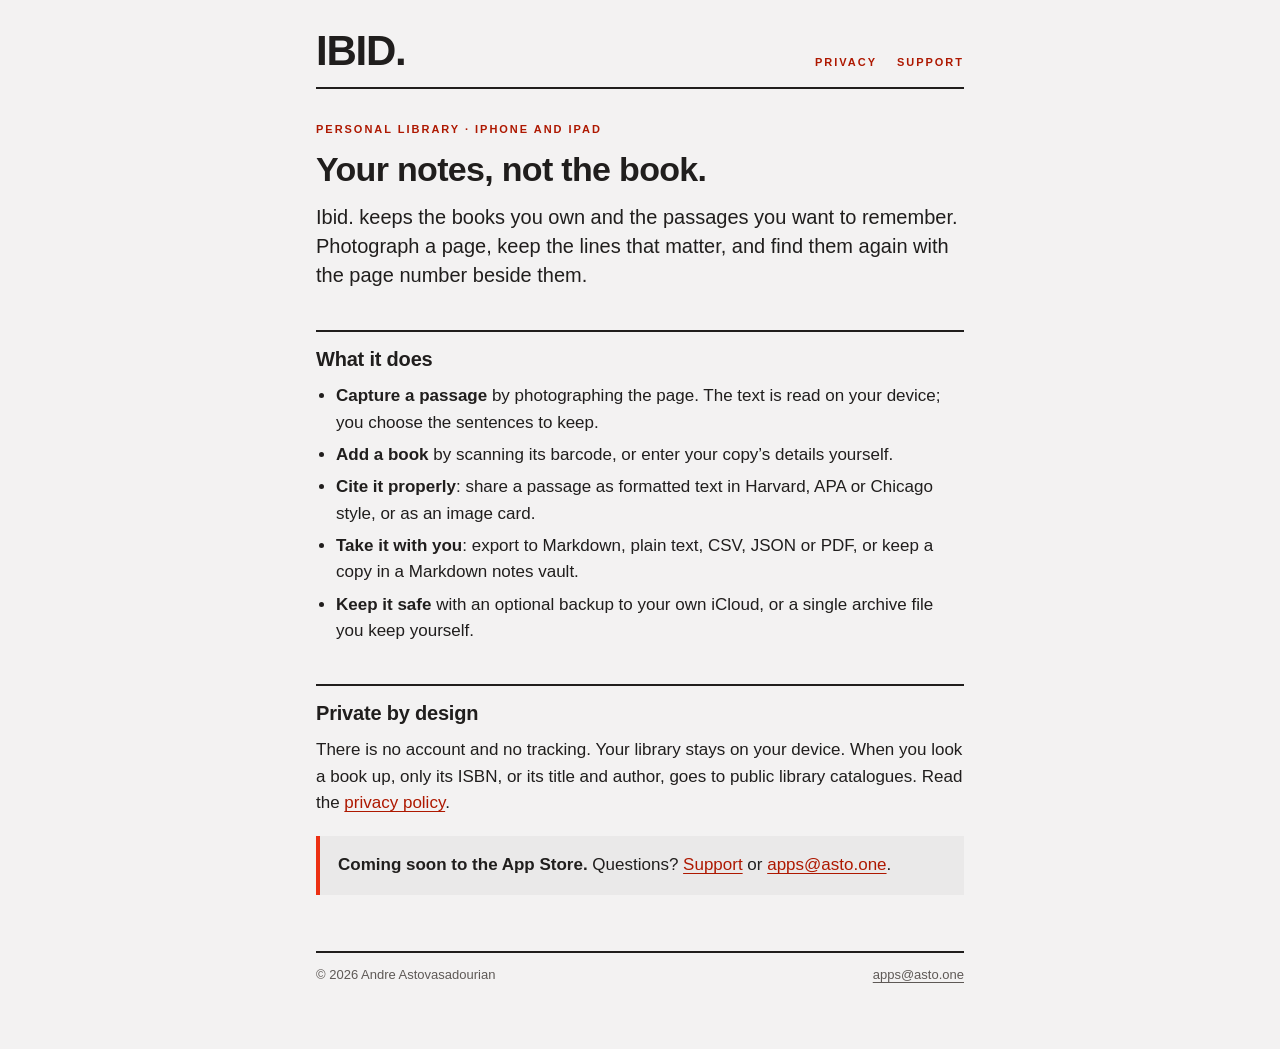
==== index.html @ 9a163082 "Use relative links so pages also open from disk" ====
<!doctype html>
<html lang="en-GB">
<head>
<meta charset="utf-8">
<meta name="viewport" content="width=device-width, initial-scale=1">
<title>Ibid.</title>
<meta name="description" content="Ibid. is a private reading library for iPhone and iPad: keep the passages that matter from the books you own.">
<link rel="stylesheet" href="style.css">
</head>
<body>
<div class="page">
<header class="site">
  <a class="wordmark" href="index.html">IBID.</a>
  <nav class="site" aria-label="Site">
    <a href="privacy/index.html">Privacy</a>
    <a href="support/index.html">Support</a>
  </nav>
</header>
<main>
<p class="kicker">Personal library · iPhone and iPad</p>
<h1>Your notes, not the book.</h1>
<p class="lede">Ibid. keeps the books you own and the passages you want to remember. Photograph a page, keep the lines that matter, and find them again with the page number beside them.</p>

<h2>What it does</h2>
<ul>
  <li><strong>Capture a passage</strong> by photographing the page. The text is read on your device; you choose the sentences to keep.</li>
  <li><strong>Add a book</strong> by scanning its barcode, or enter your copy’s details yourself.</li>
  <li><strong>Cite it properly</strong>: share a passage as formatted text in Harvard, APA or Chicago style, or as an image card.</li>
  <li><strong>Take it with you</strong>: export to Markdown, plain text, CSV, JSON or PDF, or keep a copy in a Markdown notes vault.</li>
  <li><strong>Keep it safe</strong> with an optional backup to your own iCloud, or a single archive file you keep yourself.</li>
</ul>

<h2>Private by design</h2>
<p>There is no account and no tracking. Your library stays on your device. When you look a book up, only its ISBN, or its title and author, goes to public library catalogues. Read the <a href="privacy/index.html">privacy policy</a>.</p>

<div class="panel">
  <p><strong>Coming soon to the App Store.</strong> Questions? <a href="support/index.html">Support</a> or <a href="mailto:apps@asto.one">apps@asto.one</a>.</p>
</div>
</main>
<footer class="site">
  <span>© 2026 Andre Astovasadourian</span>
  <a href="mailto:apps@asto.one">apps@asto.one</a>
</footer>
</div>
</body>
</html>
---- style.css ----
@font-face { font-family: Archivo; src: url(fonts/Archivo-Regular.ttf) format("truetype"); font-weight: 400; font-style: normal; font-display: swap; }
@font-face { font-family: Archivo; src: url(fonts/Archivo-Italic.ttf) format("truetype"); font-weight: 400; font-style: italic; font-display: swap; }
@font-face { font-family: Archivo; src: url(fonts/Archivo-SemiBold.ttf) format("truetype"); font-weight: 600; font-display: swap; }
@font-face { font-family: Archivo; src: url(fonts/Archivo-ExtraBold.ttf) format("truetype"); font-weight: 800; font-display: swap; }

:root {
  --bg: #F3F2F2;
  --surface: #EAE9E9;
  --ink: #201E1D;
  --muted: #5E5956;
  --accent: #EC3013;
  --accent-text: #AE1800;
  color-scheme: light;
}

* { box-sizing: border-box; border-radius: 0; }

html { -webkit-text-size-adjust: 100%; }

body {
  margin: 0;
  background: var(--bg);
  color: var(--ink);
  font-family: Archivo, -apple-system, "Helvetica Neue", Arial, sans-serif;
  font-size: 17px;
  line-height: 1.55;
}

.page { max-width: 680px; margin: 0 auto; padding: 32px 16px 64px; }

header.site { border-bottom: 2px solid var(--ink); padding-bottom: 16px; margin-bottom: 32px; display: flex; align-items: flex-end; justify-content: space-between; gap: 16px; flex-wrap: wrap; }
.wordmark { font-weight: 800; font-size: 42px; line-height: 0.92; letter-spacing: -0.03em; color: var(--ink); text-decoration: none; }
nav.site { display: flex; gap: 20px; }
nav.site a, .kicker { font-weight: 600; font-size: 11px; letter-spacing: 0.18em; text-transform: uppercase; color: var(--accent-text); text-decoration: none; }
nav.site a[aria-current="page"] { color: var(--ink); border-bottom: 2px solid var(--accent); }

h1 { font-weight: 800; font-size: 34px; line-height: 1.05; letter-spacing: -0.02em; margin: 8px 0 16px; }
h2 { font-weight: 800; font-size: 20px; letter-spacing: -0.01em; margin: 40px 0 8px; padding-top: 12px; border-top: 2px solid var(--ink); }
h3 { font-weight: 600; font-size: 17px; margin: 24px 0 4px; }
p, ul { margin: 0 0 14px; }
ul { padding-left: 20px; }
li { margin-bottom: 6px; }
a { color: var(--accent-text); text-underline-offset: 3px; }
strong { font-weight: 600; }

.lede { font-size: 20px; line-height: 1.45; }
.meta { color: var(--muted); font-size: 14px; }
.panel { background: var(--surface); border-left: 4px solid var(--accent); padding: 16px 18px; margin: 20px 0; }
.panel p:last-child { margin-bottom: 0; }

footer.site { margin-top: 56px; border-top: 2px solid var(--ink); padding-top: 12px; font-size: 13px; color: var(--muted); display: flex; justify-content: space-between; gap: 12px; flex-wrap: wrap; }
footer.site a { color: var(--muted); }
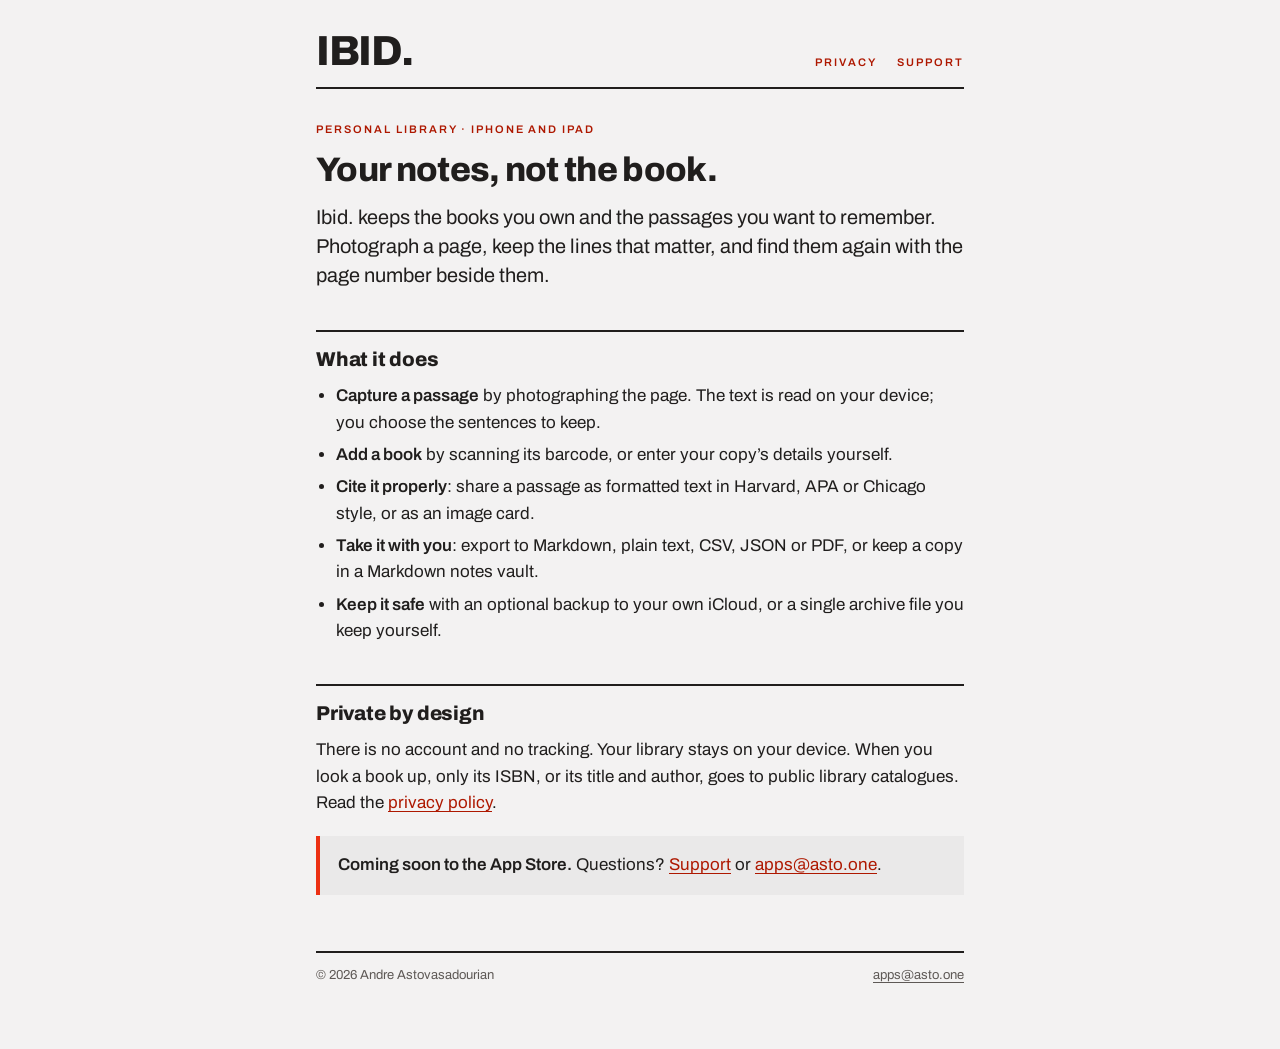
==== commit 7126bf46: "Ibid. site: home, privacy policy and support" ====
--- a/index.html
+++ b/index.html
@@ -5,15 +5,15 @@
 <meta name="viewport" content="width=device-width, initial-scale=1">
 <title>Ibid.</title>
 <meta name="description" content="Ibid. is a private reading library for iPhone and iPad: keep the passages that matter from the books you own.">
-<link rel="stylesheet" href="style.css">
+<link rel="stylesheet" href="/style.css">
 </head>
 <body>
 <div class="page">
 <header class="site">
-  <a class="wordmark" href="index.html">IBID.</a>
+  <a class="wordmark" href="/">IBID.</a>
   <nav class="site" aria-label="Site">
-    <a href="privacy/index.html">Privacy</a>
-    <a href="support/index.html">Support</a>
+    <a href="/privacy/">Privacy</a>
+    <a href="/support/">Support</a>
   </nav>
 </header>
 <main>
@@ -31,10 +31,10 @@
 </ul>
 
 <h2>Private by design</h2>
-<p>There is no account and no tracking. Your library stays on your device. When you look a book up, only its ISBN, or its title and author, goes to public library catalogues. Read the <a href="privacy/index.html">privacy policy</a>.</p>
+<p>There is no account and no tracking. Your library stays on your device. When you look a book up, only its ISBN, or its title and author, goes to public library catalogues. Read the <a href="/privacy/">privacy policy</a>.</p>
 
 <div class="panel">
-  <p><strong>Coming soon to the App Store.</strong> Questions? <a href="support/index.html">Support</a> or <a href="mailto:apps@asto.one">apps@asto.one</a>.</p>
+  <p><strong>Coming soon to the App Store.</strong> Questions? <a href="/support/">Support</a> or <a href="mailto:apps@asto.one">apps@asto.one</a>.</p>
 </div>
 </main>
 <footer class="site">
--- a/style.css
+++ b/style.css
@@ -1,7 +1,7 @@
-@font-face { font-family: Archivo; src: url(fonts/Archivo-Regular.ttf) format("truetype"); font-weight: 400; font-style: normal; font-display: swap; }
-@font-face { font-family: Archivo; src: url(fonts/Archivo-Italic.ttf) format("truetype"); font-weight: 400; font-style: italic; font-display: swap; }
-@font-face { font-family: Archivo; src: url(fonts/Archivo-SemiBold.ttf) format("truetype"); font-weight: 600; font-display: swap; }
-@font-face { font-family: Archivo; src: url(fonts/Archivo-ExtraBold.ttf) format("truetype"); font-weight: 800; font-display: swap; }
+@font-face { font-family: Archivo; src: url(/fonts/Archivo-Regular.ttf) format("truetype"); font-weight: 400; font-style: normal; font-display: swap; }
+@font-face { font-family: Archivo; src: url(/fonts/Archivo-Italic.ttf) format("truetype"); font-weight: 400; font-style: italic; font-display: swap; }
+@font-face { font-family: Archivo; src: url(/fonts/Archivo-SemiBold.ttf) format("truetype"); font-weight: 600; font-display: swap; }
+@font-face { font-family: Archivo; src: url(/fonts/Archivo-ExtraBold.ttf) format("truetype"); font-weight: 800; font-display: swap; }
 
 :root {
   --bg: #F3F2F2;
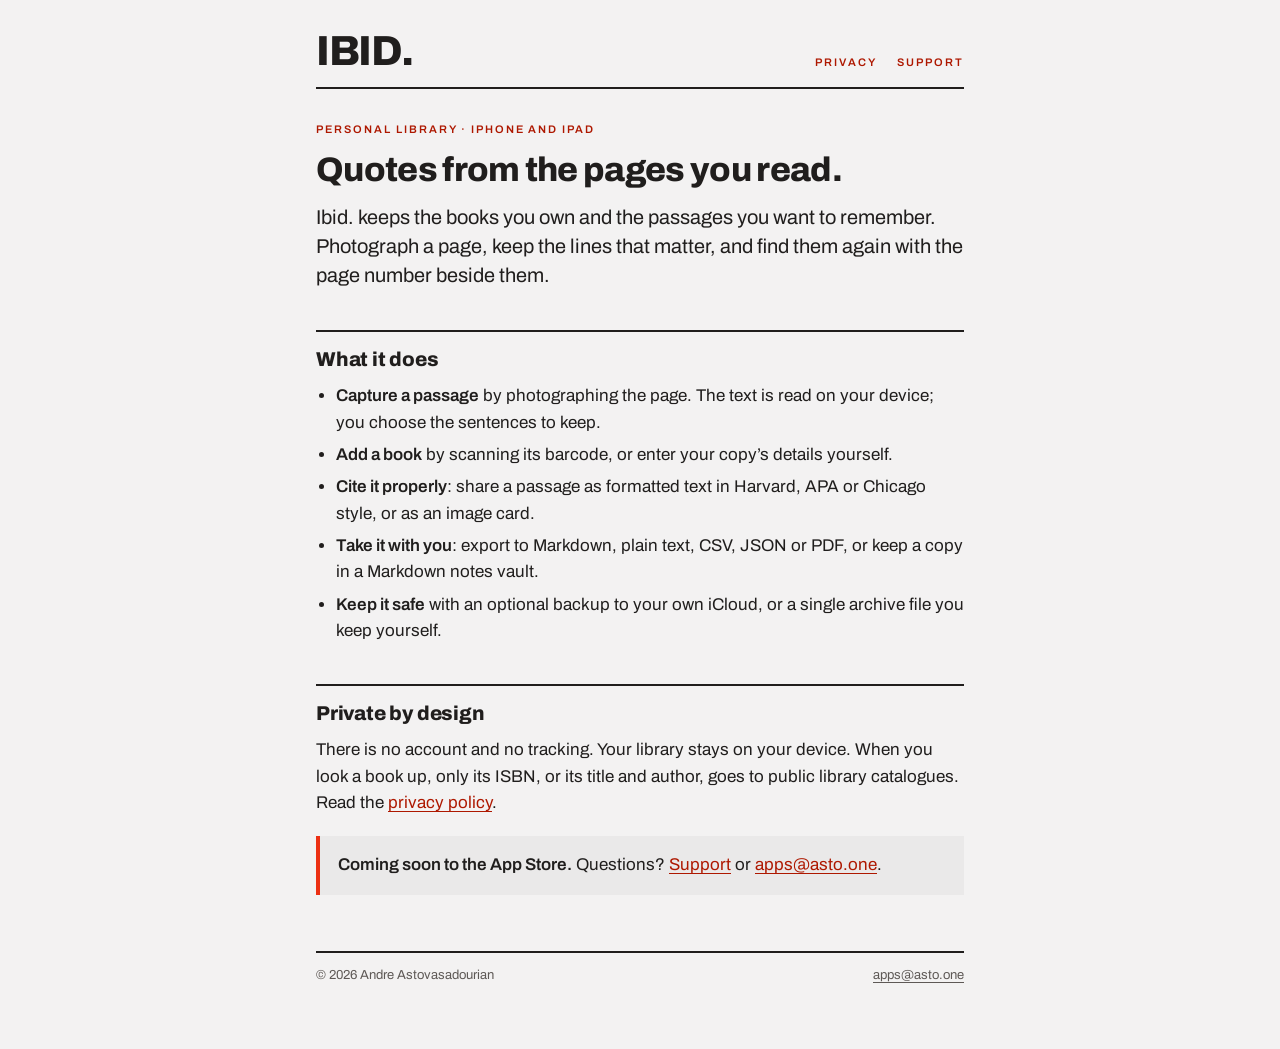
==== commit f68e30a9: "Home headline: the subtitle instead of the old tagline" ====
--- a/index.html
+++ b/index.html
@@ -5,20 +5,20 @@
 <meta name="viewport" content="width=device-width, initial-scale=1">
 <title>Ibid.</title>
 <meta name="description" content="Ibid. is a private reading library for iPhone and iPad: keep the passages that matter from the books you own.">
-<link rel="stylesheet" href="/style.css">
+<link rel="stylesheet" href="style.css">
 </head>
 <body>
 <div class="page">
 <header class="site">
-  <a class="wordmark" href="/">IBID.</a>
+  <a class="wordmark" href="index.html">IBID.</a>
   <nav class="site" aria-label="Site">
-    <a href="/privacy/">Privacy</a>
-    <a href="/support/">Support</a>
+    <a href="privacy/index.html">Privacy</a>
+    <a href="support/index.html">Support</a>
   </nav>
 </header>
 <main>
 <p class="kicker">Personal library · iPhone and iPad</p>
-<h1>Your notes, not the book.</h1>
+<h1>Quotes from the pages you read.</h1>
 <p class="lede">Ibid. keeps the books you own and the passages you want to remember. Photograph a page, keep the lines that matter, and find them again with the page number beside them.</p>
 
 <h2>What it does</h2>
@@ -31,10 +31,10 @@
 </ul>
 
 <h2>Private by design</h2>
-<p>There is no account and no tracking. Your library stays on your device. When you look a book up, only its ISBN, or its title and author, goes to public library catalogues. Read the <a href="/privacy/">privacy policy</a>.</p>
+<p>There is no account and no tracking. Your library stays on your device. When you look a book up, only its ISBN, or its title and author, goes to public library catalogues. Read the <a href="privacy/index.html">privacy policy</a>.</p>
 
 <div class="panel">
-  <p><strong>Coming soon to the App Store.</strong> Questions? <a href="/support/">Support</a> or <a href="mailto:apps@asto.one">apps@asto.one</a>.</p>
+  <p><strong>Coming soon to the App Store.</strong> Questions? <a href="support/index.html">Support</a> or <a href="mailto:apps@asto.one">apps@asto.one</a>.</p>
 </div>
 </main>
 <footer class="site">
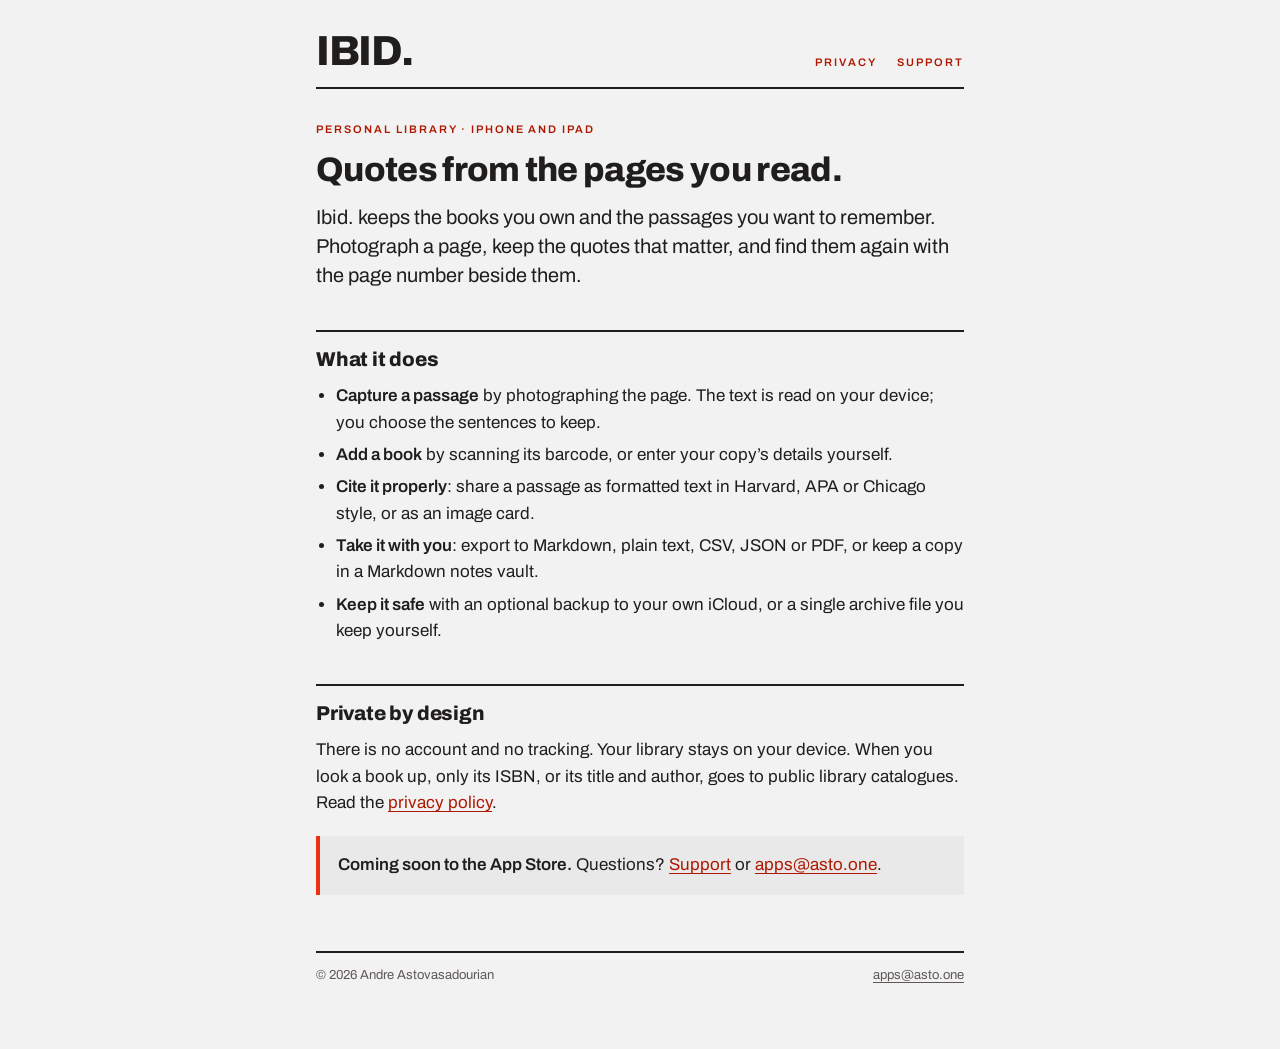
==== commit eb50f606: "Home: quotes, not lines" ====
--- a/index.html
+++ b/index.html
@@ -19,7 +19,7 @@
 <main>
 <p class="kicker">Personal library · iPhone and iPad</p>
 <h1>Quotes from the pages you read.</h1>
-<p class="lede">Ibid. keeps the books you own and the passages you want to remember. Photograph a page, keep the lines that matter, and find them again with the page number beside them.</p>
+<p class="lede">Ibid. keeps the books you own and the passages you want to remember. Photograph a page, keep the quotes that matter, and find them again with the page number beside them.</p>
 
 <h2>What it does</h2>
 <ul>
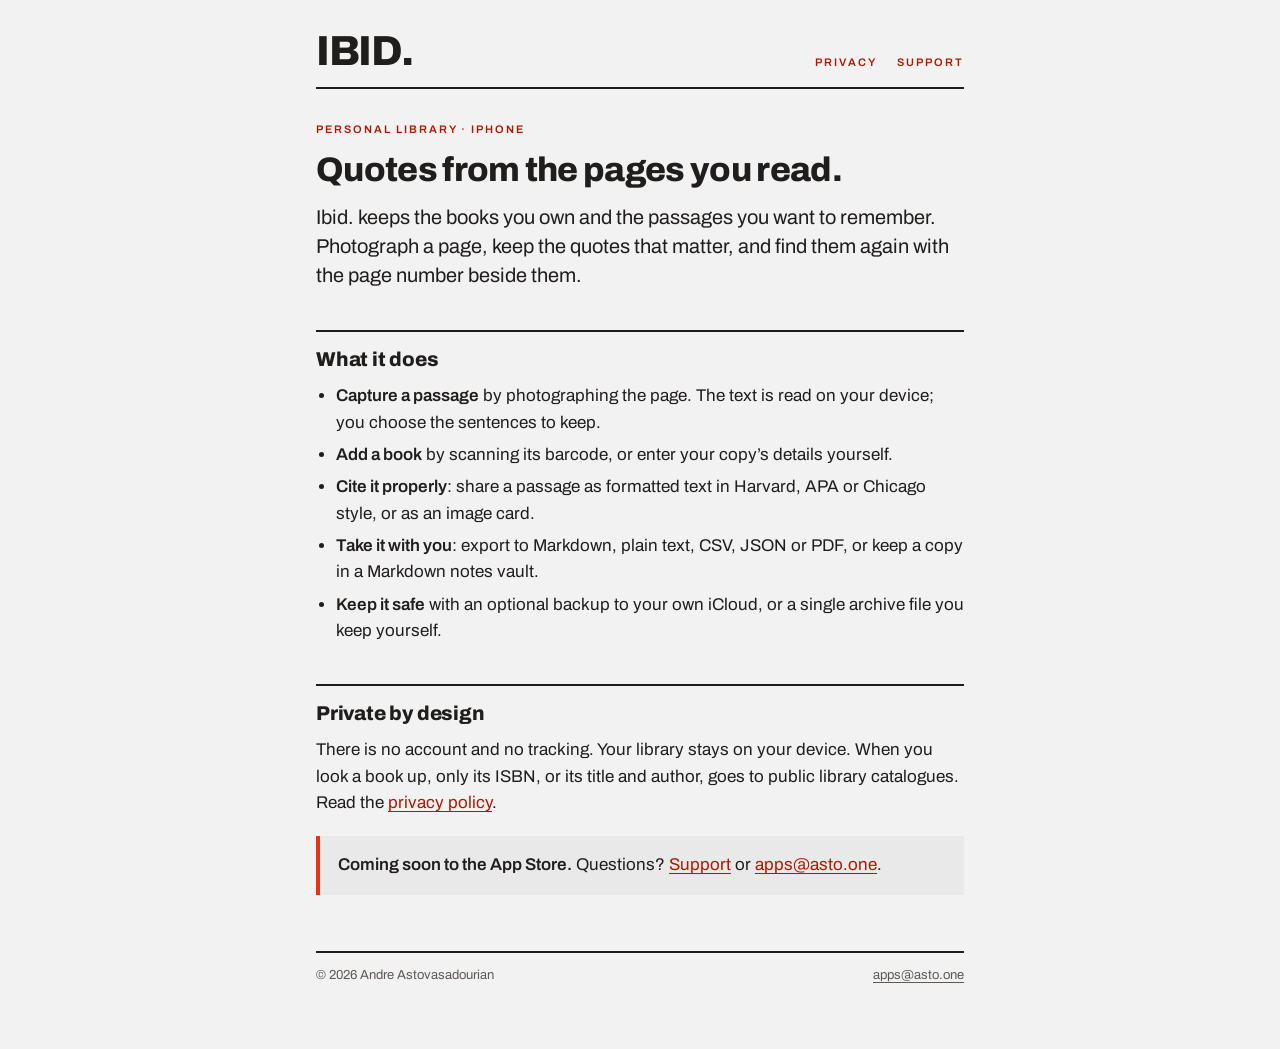
==== commit 0ece3980: "Ibid. 1.0 is for iPhone" ====
--- a/index.html
+++ b/index.html
@@ -4,7 +4,7 @@
 <meta charset="utf-8">
 <meta name="viewport" content="width=device-width, initial-scale=1">
 <title>Ibid.</title>
-<meta name="description" content="Ibid. is a private reading library for iPhone and iPad: keep the passages that matter from the books you own.">
+<meta name="description" content="Ibid. is a private reading library for iPhone: keep the passages that matter from the books you own.">
 <link rel="stylesheet" href="style.css">
 </head>
 <body>
@@ -17,7 +17,7 @@
   </nav>
 </header>
 <main>
-<p class="kicker">Personal library · iPhone and iPad</p>
+<p class="kicker">Personal library · iPhone</p>
 <h1>Quotes from the pages you read.</h1>
 <p class="lede">Ibid. keeps the books you own and the passages you want to remember. Photograph a page, keep the quotes that matter, and find them again with the page number beside them.</p>
 
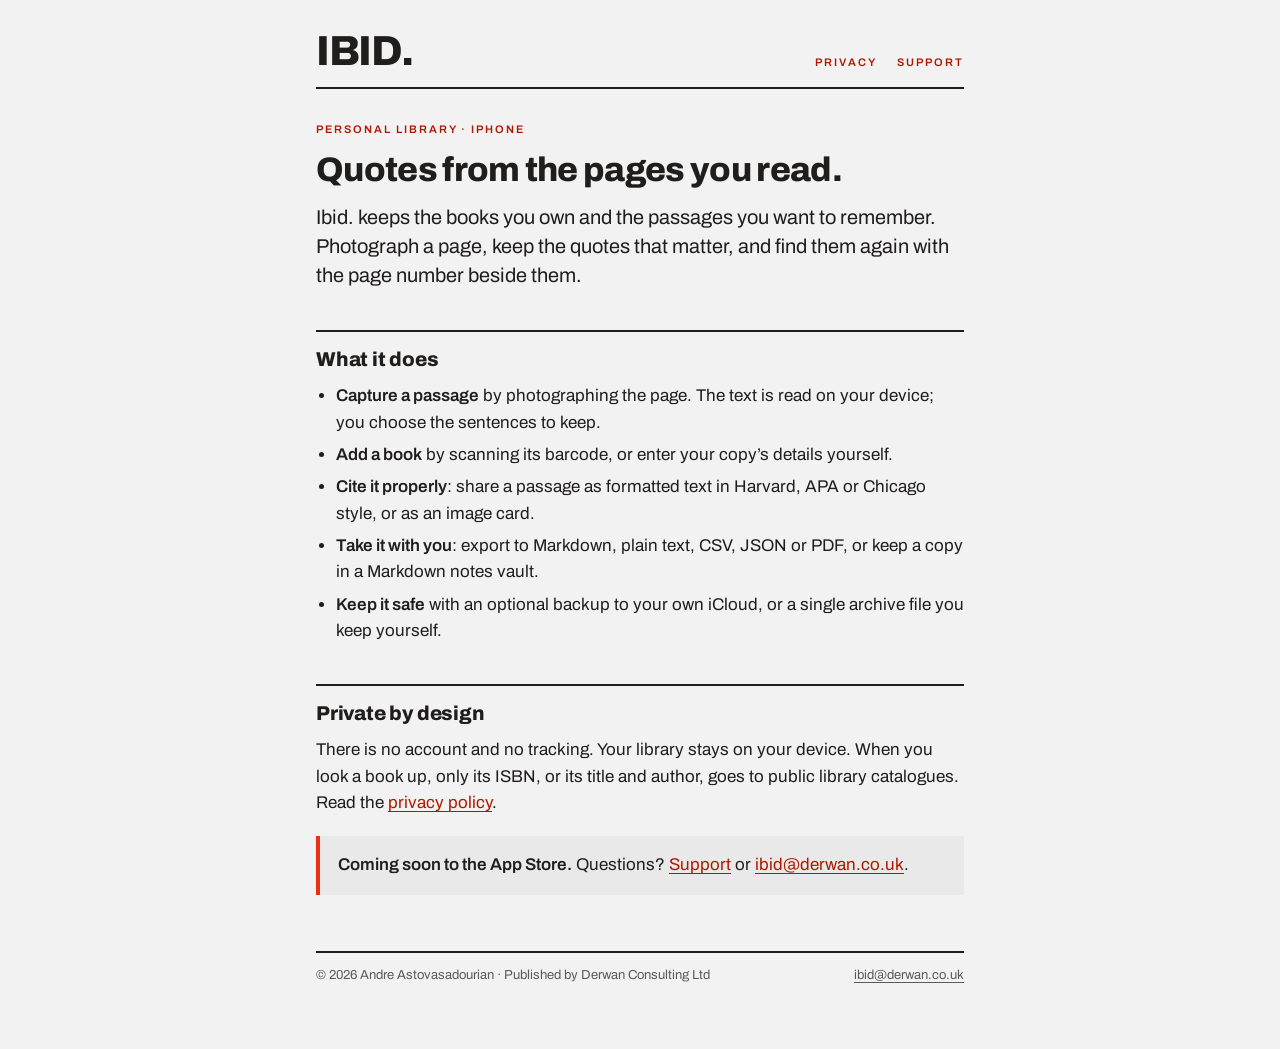
==== commit 3795780a: "Publisher Derwan Consulting Ltd; contact ibid@derwan.co.uk Privacy policy names Derwan Consulting Lt" ====
--- a/index.html
+++ b/index.html
@@ -34,12 +34,12 @@
 <p>There is no account and no tracking. Your library stays on your device. When you look a book up, only its ISBN, or its title and author, goes to public library catalogues. Read the <a href="privacy/index.html">privacy policy</a>.</p>
 
 <div class="panel">
-  <p><strong>Coming soon to the App Store.</strong> Questions? <a href="support/index.html">Support</a> or <a href="mailto:apps@asto.one">apps@asto.one</a>.</p>
+  <p><strong>Coming soon to the App Store.</strong> Questions? <a href="support/index.html">Support</a> or <a href="mailto:ibid@derwan.co.uk">ibid@derwan.co.uk</a>.</p>
 </div>
 </main>
 <footer class="site">
-  <span>© 2026 Andre Astovasadourian</span>
-  <a href="mailto:apps@asto.one">apps@asto.one</a>
+  <span>© 2026 Andre Astovasadourian · Published by Derwan Consulting Ltd</span>
+  <a href="mailto:ibid@derwan.co.uk">ibid@derwan.co.uk</a>
 </footer>
 </div>
 </body>
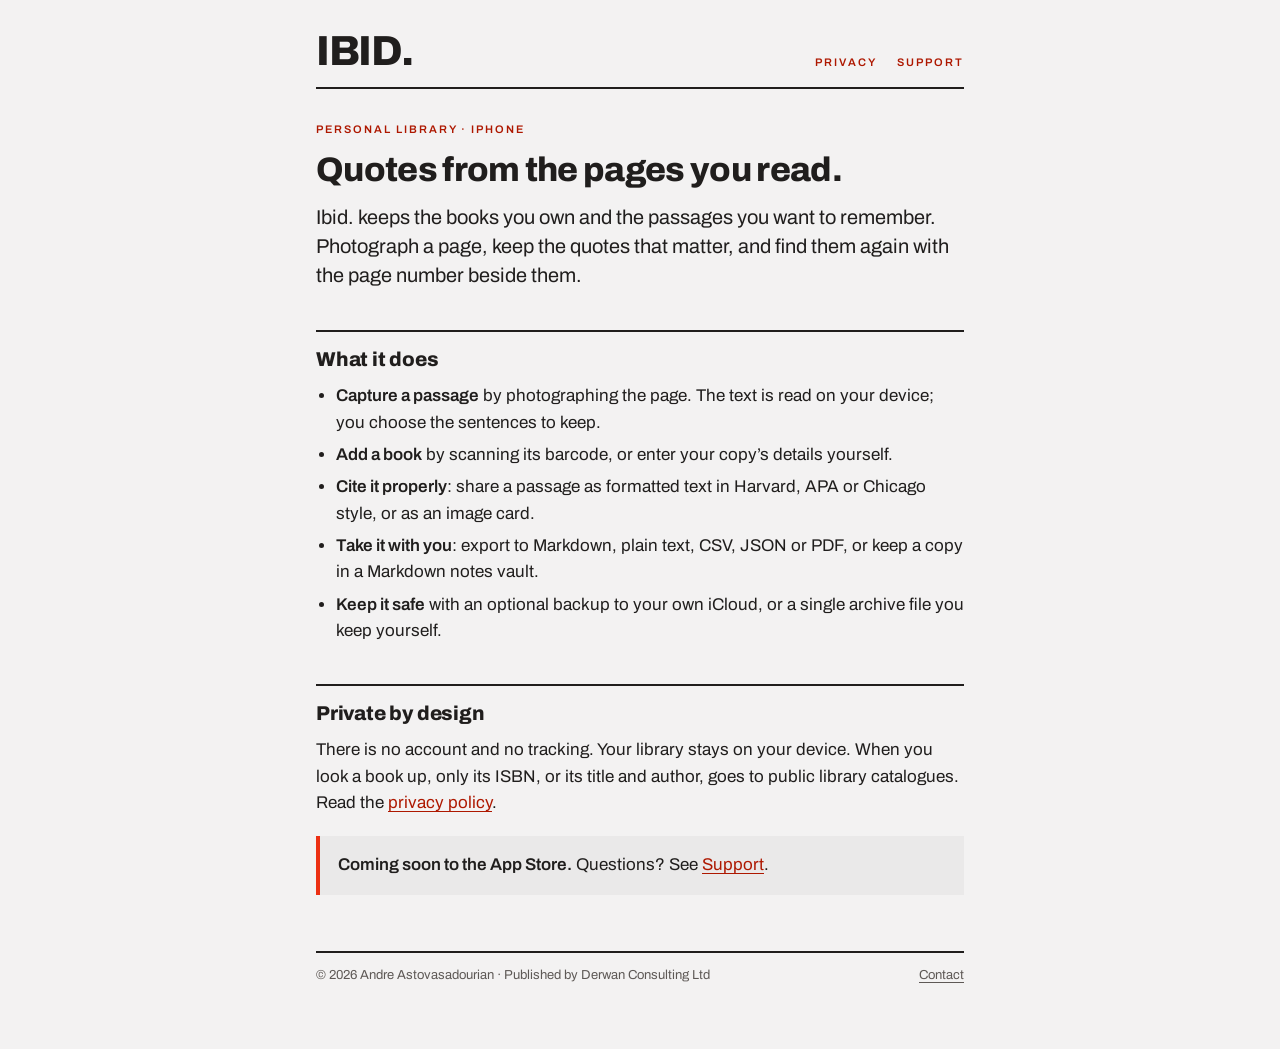
==== commit 594889cd: "Email address on the support page only, assembled by script Footers, home and privacy link to Suppor" ====
--- a/index.html
+++ b/index.html
@@ -34,12 +34,12 @@
 <p>There is no account and no tracking. Your library stays on your device. When you look a book up, only its ISBN, or its title and author, goes to public library catalogues. Read the <a href="privacy/index.html">privacy policy</a>.</p>
 
 <div class="panel">
-  <p><strong>Coming soon to the App Store.</strong> Questions? <a href="support/index.html">Support</a> or <a href="mailto:ibid@derwan.co.uk">ibid@derwan.co.uk</a>.</p>
+  <p><strong>Coming soon to the App Store.</strong> Questions? See <a href="support/index.html#contact">Support</a>.</p>
 </div>
 </main>
 <footer class="site">
   <span>© 2026 Andre Astovasadourian · Published by Derwan Consulting Ltd</span>
-  <a href="mailto:ibid@derwan.co.uk">ibid@derwan.co.uk</a>
+  <a href="support/index.html#contact">Contact</a>
 </footer>
 </div>
 </body>
